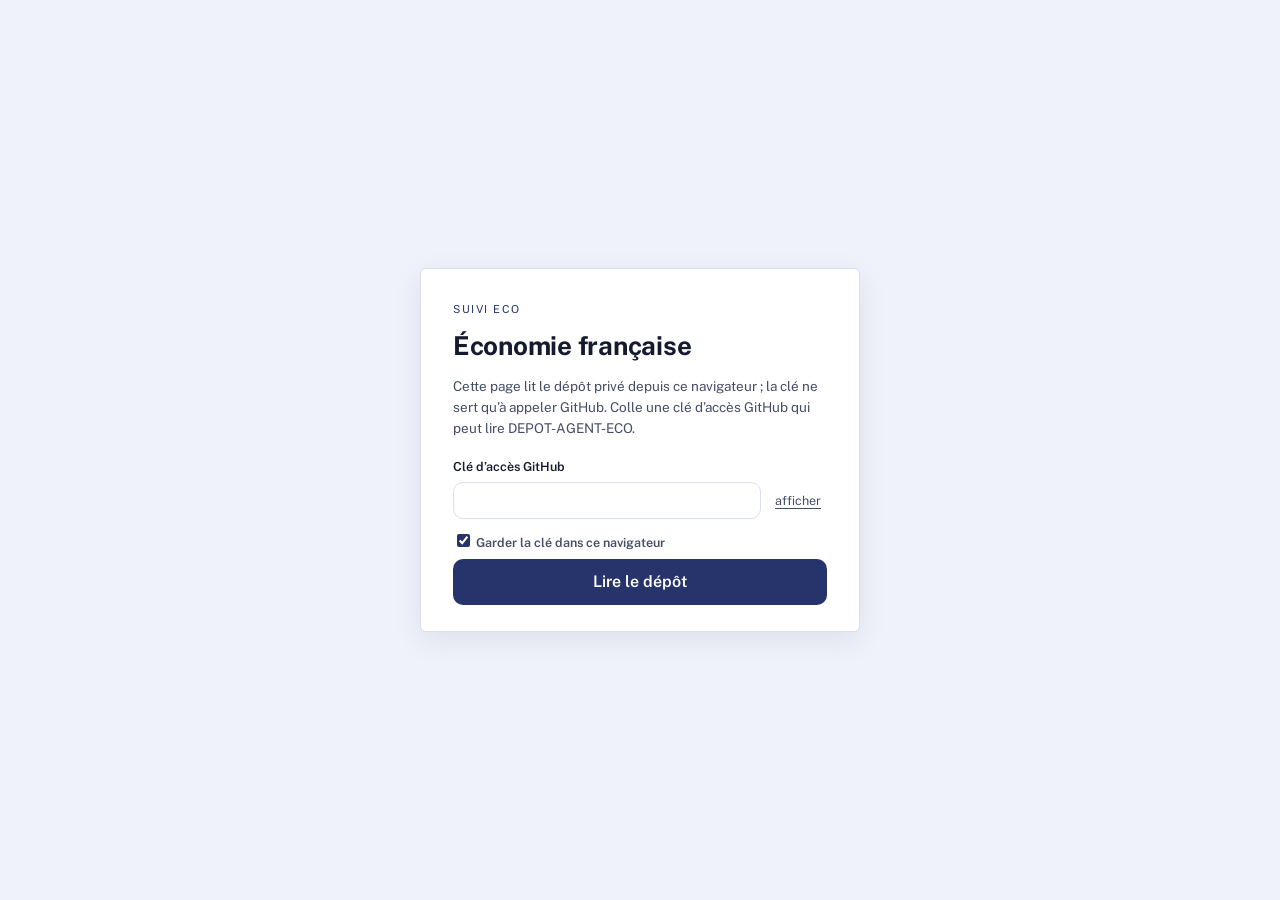
==== branches.html @ b7191226 "Charger le panneau tableau sur la page des branches" ====
<!doctype html>
<html lang="fr">
<head>
<meta charset="utf-8">
<meta name="viewport" content="width=device-width, initial-scale=1">
<meta name="robots" content="noindex">
<title>&Eacute;conomie fran&ccedil;aise &mdash; Production par branche</title>
<link rel="preconnect" href="https://fonts.googleapis.com">
<link rel="preconnect" href="https://fonts.gstatic.com" crossorigin>
<link href="https://fonts.googleapis.com/css2?family=Public+Sans:wght@400;500;600;700&family=IBM+Plex+Mono:wght@400;500&display=swap" rel="stylesheet">
<link rel="stylesheet" href="assets/commun.css?v=20260807w">
</head>
<body>
<noscript>Cette page a besoin de JavaScript pour lire le d&eacute;p&ocirc;t.</noscript>
<script src="assets/commun.js?v=20260807w"></script>
<script src="assets/ui.js?v=20260807w"></script>
<script src="assets/tableau.js?v=20260807w"></script>
<script src="assets/ratios.js?v=20260807w"></script>
<script>
pageRubrique({
  id:'branches',
  titre:'Production par branche',
  sous:'Qui produit quoi en France : la richesse cr\u00e9\u00e9e par chaque secteur d\u2019activit\u00e9, les emplois qu\u2019il fait vivre, ce qu\u2019il vend \u00e0 l\u2019\u00e9tranger. Chaque chiffre est lu tel quel dans les fichiers du socle et garde sa source, sa date et son mill\u00e9sime.',
  fichiers:{
    axes:'ECO/series/M2_BRANCHES_A17.csv',
    comptes:'ECO/series/M2_COMPTES_BRANCHES_A17_VUES_1949-2025.csv',
    emploi:'ECO/series/M2_EMPLOI_BRANCHES_A17_1949-2025.csv',
    capacites:'ECO/series/M2_CAPACITES_A17_1976-2026.csv',
    echanges:'ECO/series/M2_ECHANGES_PRODUITS_A17_1949-2025.csv',
    axes38:'ECO/series/M2_BRANCHES_A38.csv',
    axes88:'ECO/series/M2_BRANCHES_A88.csv',
    axesBns:'ECO/series/M2_BRANCHES_BNS.csv',
    tes:'ECO/series/M2_COMPTES_BRANCHES_A17_1949-2024.csv',
    comptes38:'ECO/series/M2_COMPTES_BRANCHES_A38_1949-2025.csv',
    comptes88:'ECO/series/M2_COMPTES_BRANCHES_A88_1999-2024.csv',
    emploi38:'ECO/series/M2_EMPLOI_BRANCHES_A38_1949-2025.csv',
    echanges38:'ECO/series/M2_ECHANGES_PRODUITS_A38_1949-2025.csv'
  },
  axes:{comptes:'axes',emploi:'axes',capacites:'axes',echanges:'axes',
        tes:'axes',comptes38:'axes38',emploi38:'axes38',echanges38:'axes38',comptes88:'axes88'},
  panneaux:[
    {type:'cartes',prefs:[
      {fichier:'comptes',motif:'valeur_ajout',et:'Richesse cr\u00e9\u00e9e'},
      {fichier:'comptes',motif:'production',et:'Production'},
      {fichier:'emploi',motif:'emploi_total',et:'Personnes en emploi'},
      {fichier:'capacites',motif:'taux_utilisation',et:'Usines : taux d\u2019utilisation'}
    ]},
    {type:'tableau',fichier:'axes',page:20,
     titre:'Nomenclature : les 17 branches et leur contenu',
     quoi:'Ce que recouvre chaque branche, avec les sections de la nomenclature d\u2019activit\u00e9s fran\u00e7aise qu\u2019elle regroupe. Cherche un mot pour retrouver une activit\u00e9.'},
    {type:'tableau',fichier:'axes38',page:40,
     joindre:[{colonne:'poste_a17',table:'axes',titre:'branche_a17'}],
     titre:'Nomenclature : les 38 postes et leur branche de rattachement',
     quoi:'Chaque poste interm\u00e9diaire avec la branche en 17 postes \u00e0 laquelle il appartient. Clique une colonne pour regrouper visuellement, ou cherche un mot.'},
    {type:'tableau',fichier:'axes88',page:40,
     joindre:[{colonne:'poste_a38',table:'axes38',titre:'poste_a38_libelle'}],
     titre:'Nomenclature : les 88 postes et leur poste de rattachement',
     quoi:'Le niveau le plus fin, avec le poste en 38 dont il rel\u00e8ve. En remontant la cha\u00eene, on retrouve la branche en 17.'},
    {type:'texte',titre:'D\u00e9finitions : production, valeur ajout\u00e9e, marge',
     chapeau:'Cinq mots reviennent partout sur cette page. Ils ont un sens pr\u00e9cis en comptabilit\u00e9 nationale, souvent diff\u00e9rent du sens courant.',
     definitions:[
       ['Branche, ou secteur','Un regroupement d\u2019activit\u00e9s qui produisent la m\u00eame chose : l\u2019agriculture, la construction, les transports. Une entreprise peut relever de plusieurs branches si elle exerce plusieurs m\u00e9tiers. Le d\u00e9coupage existe en 17, 38 ou 88 postes selon la finesse voulue.'],
       ['Production','La valeur totale de ce qui a \u00e9t\u00e9 fabriqu\u00e9 ou fourni dans l\u2019ann\u00e9e, avant d\u00e9duction de quoi que ce soit. Elle compte donc plusieurs fois la m\u00eame mati\u00e8re quand elle traverse plusieurs secteurs : le bl\u00e9, puis la farine, puis le pain.'],
       ['Consommations interm\u00e9diaires','Ce que le secteur a d\u00fb acheter \u00e0 d\u2019autres pour produire : mati\u00e8res, \u00e9nergie, services. Sur l\u2019ensemble de l\u2019\u00e9conomie fran\u00e7aise, elles repr\u00e9sentent 51 % de la production \u2014 plus de la moiti\u00e9 du prix final est de l\u2019achat \u00e0 d\u2019autres.'],
       ['Valeur ajout\u00e9e','La production moins ces achats : la richesse r\u00e9ellement cr\u00e9\u00e9e par le secteur. C\u2019est elle qu\u2019on additionne pour obtenir le produit int\u00e9rieur brut, et elle seule \u2014 additionner les productions compterait plusieurs fois la m\u00eame chose.'],
       ['Exc\u00e9dent brut d\u2019exploitation','Ce qui reste de la valeur ajout\u00e9e une fois pay\u00e9s les salaires, les cotisations et les IMP\u00d4TS SUR LA PRODUCTION \u2014 ceux qu\u2019on doit qu\u2019on gagne de l\u2019argent ou non : taxe fonci\u00e8re, cotisation fonci\u00e8re, versement mobilit\u00e9. Il reste en revanche \u00e0 en tirer l\u2019imp\u00f4t sur les b\u00e9n\u00e9fices, les int\u00e9r\u00eats, les dividendes et le remplacement des machines : le mot \u00ab brut \u00bb dit justement que l\u2019amortissement n\u2019est pas d\u00e9duit. Pour les ind\u00e9pendants, il se m\u00eale au revenu de leur travail : la comptabilit\u00e9 nationale ne sait pas les s\u00e9parer et parle alors de revenu mixte.'],
       ['Valeur ajout\u00e9e et produit int\u00e9rieur brut','Ils ne sont pas \u00e9gaux, et l\u2019\u00e9cart n\u2019est pas une erreur. La somme des valeurs ajout\u00e9es de toutes les branches valait 2 624,9 milliards d\u2019euros en 2024, le PIB 2 935,2 : il manque 310,3 milliards, soit les IMP\u00d4TS SUR LES PRODUITS nets des subventions \u2014 328,8 milliards de TVA, taxes sur les carburants, droits de douane et accises, moins 18,4 milliards de subventions. Le PIB les compte parce qu\u2019il mesure ce que les acheteurs paient ; la valeur ajout\u00e9e ne les compte pas parce qu\u2019elle mesure ce que les producteurs re\u00e7oivent. Ces imp\u00f4ts p\u00e8sent 10,6 % du PIB, et le contr\u00f4le ferme \u00e0 l\u2019euro.'],
       ['Les trois vues','En VALEUR, aux prix de l\u2019ann\u00e9e. En VOLUME, en retirant l\u2019effet des prix pour ne garder que les quantit\u00e9s. En PRIX, l\u2019\u00e9volution des prix seule. Les volumes ne s\u2019additionnent pas entre secteurs : la somme des branches ne fait pas le total, et l\u2019\u00e9cart atteint 58 milliards d\u2019euros.']
     ]},
    {type:'ratio',titre:'Taux de marge, ensemble des branches, 1949-2024',
     quoi:'Exc\u00e9dent brut d\u2019exploitation rapport\u00e9 \u00e0 la valeur ajout\u00e9e. Il se mesure APR\u00c8S les salaires, les cotisations et les imp\u00f4ts sur la production \u2014 taxe fonci\u00e8re, cotisation fonci\u00e8re des entreprises, versement mobilit\u00e9, 129,9 milliards d\u2019euros en 2024 \u2014 mais AVANT l\u2019imp\u00f4t sur les b\u00e9n\u00e9fices, les int\u00e9r\u00eats d\u2019emprunt, les dividendes et l\u2019amortissement des machines. C\u2019est donc ce qui reste pour payer tout cela et investir.',
     num:{fichier:'tes',grandeur:'excedent_brut'},den:{fichier:'tes',grandeur:'valeur_ajoutee'},
     libelle:'Taux de marge, ensemble des branches'},
    {type:'classement',fichier:'comptes',prefMotif:'valeur_ajout',
     titre:'Classement des branches, 17 postes',
     quoi:'Les 17 branches class\u00e9es pour la grandeur et l\u2019ann\u00e9e choisies. La part rapporte chaque branche \u00e0 la somme des branches affich\u00e9es.'},
    {type:'explorer',fichier:'comptes',prefMotif:'valeur_ajout',
     titre:'Comptes de branche, 1949-2025',
     quoi:'Production, consommations interm\u00e9diaires et valeur ajout\u00e9e, branche par branche, en valeur, en volume ou en prix.'},
    {type:'explorer',fichier:'emploi',prefMotif:'emploi_total',
     titre:'Emploi par branche, 1949-2025',
     quoi:'Effectifs totaux et salari\u00e9s, en personnes et en \u00e9quivalents temps plein, dur\u00e9e annuelle du travail, heures travaill\u00e9es.'},
    {type:'explorer',fichier:'capacites',prefMotif:'taux_utilisation',
     titre:'Taux d\u2019utilisation des capacit\u00e9s industrielles, 1976-2026',
     quoi:'Part des capacit\u00e9s effectivement utilis\u00e9es, d\u00e9clar\u00e9e chaque trimestre par les entreprises industrielles. Moyenne de longue p\u00e9riode : 82,6 %. Champ manufacturier seulement.'},
    {type:'explorer',fichier:'echanges',prefMotif:'export',
     titre:'\u00c9changes ext\u00e9rieurs par produit, 1949-2025',
     quoi:'Exportations et importations par produit. Le classement est par produit \u00e9chang\u00e9, non par branche productrice : les deux grilles ne se superposent pas.'},
    {type:'classement',fichier:'comptes38',prefMotif:'valeur_ajout',
     titre:'Classement des branches, 38 postes',
     quoi:'La d\u00e9coupe interm\u00e9diaire : 37 postes. L\u2019industrie manufacturi\u00e8re s\u2019y s\u00e9pare en dix branches.'},
    {type:'explorer',fichier:'comptes38',prefMotif:'valeur_ajout',
     titre:'Comptes de branche, 38 postes, 1949-2025',
     quoi:'Les m\u00eames grandeurs qu\u2019en 17 postes, dans la d\u00e9coupe interm\u00e9diaire.'},
    {type:'explorer',fichier:'comptes88',prefMotif:'valeur_ajout',
     titre:'Comptes de branche, 88 postes, 1999-2024',
     quoi:'86 postes, le plus grand d\u00e9tail publi\u00e9 par les comptes nationaux. La s\u00e9rie ne couvre que 1999-2024.'},
    {type:'explorer',fichier:'emploi38',prefMotif:'emploi_total',
     titre:'Emploi par branche, 38 postes, 1949-2025',quoi:'Les m\u00eames mesures d\u2019emploi, dans la d\u00e9coupe interm\u00e9diaire.'},
    {type:'explorer',fichier:'echanges38',prefMotif:'export',
     titre:'\u00c9changes ext\u00e9rieurs, 38 produits, 1949-2025',quoi:'Exportations et importations dans la d\u00e9coupe interm\u00e9diaire des produits.'},
    {type:'explorer',fichier:'tes',prefMotif:'',
     titre:'Partage de la valeur ajout\u00e9e, 1949-2024',
     quoi:'Branche par branche : r\u00e9mun\u00e9rations, imp\u00f4ts sur la production, subventions re\u00e7ues et exc\u00e9dent brut d\u2019exploitation. Ces quatre postes font exactement la valeur ajout\u00e9e.'}
  ],
  reserves:[
    'La page lit la d\u00e9coupe en 17 branches ; les fichiers en 38 et 88 branches sont au d\u00e9p\u00f4t et viendront dans une vue d\u00e9taill\u00e9e.',
    'Le taux d\u2019utilisation des capacit\u00e9s ne couvre que l\u2019industrie manufacturi\u00e8re et ses grandes branches, comme le fichier source ; la carte en montre un seul poste, nomm\u00e9 sous le chiffre, car des taux ne s\u2019additionnent pas.',
    'Le niveau en 88 branches s\u2019arr\u00eate en 2024 et ne remonte qu\u2019\u00e0 1999 : c\u2019est la couverture de la source, pas un choix de la page.',
    'Deux fichiers portent le compte des branches : celui des trois vues fait foi en cas de divergence avec celui tir\u00e9 du tableau des entr\u00e9es-sorties, comme l\u2019en-t\u00eate du d\u00e9p\u00f4t le pr\u00e9cise.',
    'Les volumes aux prix cha\u00een\u00e9s ne s\u2019additionnent pas : sur la vue en volume, aucune somme de branches ne ferme, et c\u2019est une propri\u00e9t\u00e9 du cha\u00eenage, pas une anomalie.'
  ]
});
</script>
</body>
</html>
---- assets/commun.css ----
/* Charte commune SUIVI-ECO */
:root{
  --fond:#EFF2FA; --carte:#FFFFFF; --encre:#161A2E; --texte:#454C66; --muet:#858BA3;
  --ligne:#D9DFEE; --ligne2:#E9EDF7;
  --accent:#26346B; --accent2:#5C6CB8;
  --vert:#116B4A; --vertfonce:#0C5238; --rouge:#A8231B;
  --teal:#0F6B72; --violet:#5B3FA8; --ardoise:#5A6076;
  --nuit:#161A2E; --nuittexte:#DDE2EE;
}
*{box-sizing:border-box}
/* Sans cela, une regle display: sur un element masque bat l'attribut hidden
   du navigateur, et l'ecran de cle reste affiche par-dessus la page. */
[hidden]{display:none !important}
html,body{margin:0;padding:0}
body{background:var(--fond);color:var(--encre);font:400 16px/1.55 "Public Sans",system-ui,sans-serif;-webkit-font-smoothing:antialiased}
.mono{font-variant-numeric:tabular-nums}
h1,h2{font-family:"Public Sans",sans-serif;margin:0;letter-spacing:-.015em}
button{font:inherit;color:inherit;background:none;border:none;cursor:pointer}
button:focus-visible,summary:focus-visible,a:focus-visible,input:focus-visible,select:focus-visible{outline:2px solid var(--accent);outline-offset:2px}
@media (prefers-reduced-motion: reduce){*{animation:none !important;transition:none !important}}

.plein{min-height:100vh;display:flex;align-items:center;justify-content:center;padding:24px}
.carteAuth{background:var(--carte);border:1px solid var(--ligne);border-radius:6px;padding:32px 32px 26px;max-width:440px;width:100%;box-shadow:0 8px 30px rgba(16,24,40,.08)}
.carteAuth h1{font-size:26px;margin:4px 0 10px;letter-spacing:-.01em}
.carteAuth .expli{color:var(--texte);font-size:13.5px;margin:0 0 18px}
.carteAuth label{display:block;font-weight:600;font-size:12.5px;margin-bottom:6px}
.rangCle{display:flex;gap:8px;align-items:center}
#cle{flex:1;min-width:0;padding:10px 12px;border:1px solid var(--ligne);border-radius:10px;font:500 13px "Public Sans",sans-serif;background:#fff;color:var(--encre)}
.case{display:flex;gap:8px;align-items:center;color:var(--texte);font-size:13px;margin:12px 0 16px;font-weight:400}
.case input{accent-color:var(--accent)}
.btnPlein{display:block;width:100%;background:var(--accent);color:#fff;border-radius:10px;padding:11px;font-weight:600}
.btnPlein[disabled]{opacity:.6;cursor:default}
.erreur{color:#B42318;font-size:13px;margin:12px 0 0}
.lienbtn{color:var(--texte);font-size:12.5px;text-decoration:underline;text-underline-offset:3px;white-space:nowrap}

.haut{position:sticky;top:0;z-index:30;background:rgba(239,242,250,.9);backdrop-filter:blur(10px);-webkit-backdrop-filter:blur(10px);border-bottom:1px solid var(--ligne)}
.haut-in{max-width:1180px;margin:0 auto;padding:10px 24px;display:flex;align-items:center;gap:18px}
.marque{display:flex;align-items:center;gap:9px;font:700 16px "Public Sans",sans-serif;white-space:nowrap;color:inherit;text-decoration:none}
.marque .pastille{width:10px;height:10px;border-radius:3px;background:linear-gradient(135deg,var(--accent),var(--accent2));display:inline-block}
.onglets{display:flex;gap:2px 4px;flex-wrap:wrap;row-gap:4px}
.haut-in{flex-wrap:wrap}
.onglets::-webkit-scrollbar{display:none}
.onglets a,.onglets span{font-size:14px;font-weight:600;padding:7px 12px;border-radius:999px;white-space:nowrap;text-decoration:none}
.onglets .actif{background:var(--encre);color:#fff;font-weight:600}
.outilsH{margin-left:auto;display:flex;gap:12px;align-items:center}
.btnH{border:1px solid var(--ligne);background:#fff;border-radius:999px;padding:6px 13px;font-size:12.5px;font-weight:600;color:var(--texte)}

.cadre{max-width:1180px;margin:0 auto;padding:26px 24px 64px}
.hero{margin:6px 0 20px}
.eyebrow{font-family:"Public Sans",sans-serif;font-variant-numeric:tabular-nums;font-size:11px;letter-spacing:.14em;color:var(--accent);margin:0 0 8px}
.hero h1{font-size:clamp(32px,4.4vw,48px);font-weight:700;letter-spacing:-.025em;color:var(--accent)}
.hero .sous{color:var(--texte);margin:12px 0 0;font-size:17px;line-height:1.6;max-width:72ch}
.heures{display:inline-flex;align-items:center;gap:9px;font-size:13px;color:var(--texte);margin:16px 0 0;background:var(--carte);border:1px solid var(--ligne);border-radius:999px;padding:6px 15px 6px 12px}
.heures .pt{width:7px;height:7px;border-radius:50%;background:var(--vert);flex:none}
.heures .pt.vieux{background:#C7891B}
.heures b{font-weight:600;color:var(--encre)}

.stats{display:grid;grid-template-columns:repeat(auto-fit,minmax(210px,1fr));gap:14px;margin:18px 0 8px}
.stat{background:var(--carte);border:1px solid var(--ligne);border-top:3px solid var(--accent);border-radius:6px;padding:16px 18px 16px;box-shadow:0 1px 2px rgba(16,24,40,.04);transition:transform .15s,box-shadow .15s;animation:pop .45s ease both}
.stat:hover{transform:translateY(-1px);box-shadow:0 6px 16px rgba(16,24,40,.07)}
.stats .stat:nth-child(2){animation-delay:.04s}.stats .stat:nth-child(3){animation-delay:.08s}
.stats .stat:nth-child(4){animation-delay:.12s}
@keyframes pop{from{opacity:0;transform:translateY(8px)}}
.stat .et{font-size:12.5px;letter-spacing:.07em;text-transform:uppercase;color:var(--accent);font-weight:700;line-height:1.35}
.stat .rang{display:flex;align-items:baseline;gap:8px;flex-wrap:wrap;margin-top:5px}
.stat .va{font:700 26px "Public Sans",sans-serif;letter-spacing:-.01em;font-feature-settings:'tnum'}
.chip{font-size:12px;font-weight:600;padding:2px 8px;border-radius:999px;background:#F2F4F7;color:var(--texte);white-space:nowrap}
.chip.vert{background:rgba(14,159,110,.12);color:var(--vertfonce)}
.up{color:var(--vertfonce)} .down{color:#B42318}
.stat .qd{font-size:12px;color:var(--muet);font-family:"Public Sans",sans-serif;font-variant-numeric:tabular-nums;margin-top:7px;line-height:1.5}

.panneau{background:var(--carte);border:1px solid var(--ligne);border-radius:6px;padding:26px 26px 22px;margin-top:20px;box-shadow:0 1px 2px rgba(16,24,40,.04)}
.pan-tete{display:flex;justify-content:space-between;gap:16px;align-items:flex-start;flex-wrap:wrap;margin-bottom:6px}
.pan-tete h2{font-size:23px;font-weight:700;letter-spacing:-.01em;color:var(--accent);padding-left:14px;border-left:4px solid var(--accent);line-height:1.25}
.pan-tete p{color:var(--texte);font-size:15px;line-height:1.6;margin:8px 0 0;max-width:70ch}
.filtres{display:flex;gap:10px;flex-wrap:wrap;margin:10px 0 2px}
.filtres label{display:flex;flex-direction:column;gap:4px;font-size:10.5px;font-weight:600;color:var(--muet);text-transform:uppercase;letter-spacing:.05em}
.filtres select{font:500 14px "Public Sans",sans-serif;padding:9px 12px;border:1px solid var(--ligne);border-radius:9px;background:#fff;color:var(--encre);min-width:130px;max-width:300px}

.chartbox{position:relative;margin-top:10px}
.chartbox svg{width:100%;height:auto;display:block}
.tip{position:absolute;top:10px;transform:translateX(-50%);background:var(--nuit);color:#F8FAFC;border-radius:10px;padding:8px 12px;font-size:12px;line-height:1.55;pointer-events:none;box-shadow:0 10px 28px rgba(15,23,42,.28);white-space:nowrap;z-index:5}
.tip .t{font:600 11px "Public Sans",sans-serif;letter-spacing:.05em;color:#A5B4CB;margin-bottom:3px;text-transform:uppercase}
.tip .r{display:flex;align-items:center;gap:7px;font-family:"Public Sans",sans-serif;font-variant-numeric:tabular-nums;font-size:11.5px;color:#CBD5E1}
.tip .r b{color:#fff;font-weight:500}
.tip .d{width:7px;height:7px;border-radius:3px;display:inline-block;flex:none}
.note{color:var(--texte);font-size:12.5px;margin:12px 2px 0}
/* Le fond gris encadre la ligne du curseur ; son rembourrage est juste ce
   qu il faut pour que le cadre blanc s y aligne sans flotter. */
.explore{display:flex;align-items:center;gap:10px 16px;flex-wrap:wrap;margin-top:14px;padding:10px 12px;background:#F5F6FA;border:1px solid var(--ligne2);border-radius:6px}
.explore label{font-size:12px;font-weight:600;color:var(--texte);white-space:nowrap}
.explore input[type=range]{flex:1 1 auto;min-width:120px;accent-color:var(--accent);height:22px}
/* Largeur figee : sans cela, « aout 2017 » et « decembre 2020 » n ont pas la
   meme largeur, le curseur se redimensionne sous le doigt et la poignee saute. */
.exp-an{flex:none;width:150px;box-sizing:border-box;font:700 15px "Public Sans",sans-serif;color:#fff;background:var(--accent);border-radius:999px;padding:5px 10px;text-align:center;white-space:nowrap;overflow:hidden;text-overflow:ellipsis;font-variant-numeric:tabular-nums}


.metaC{font-family:"Public Sans",sans-serif;font-variant-numeric:tabular-nums;font-size:11px;color:var(--muet);margin:8px 2px 0}

.cls{margin-top:12px}
.clsRow{display:grid;grid-template-columns:28px minmax(160px,1.3fr) 2fr auto auto;gap:12px;align-items:center;padding:9px 0;border-bottom:1px solid var(--ligne2);font-size:14px}
.clsRow .rg{font-family:"Public Sans",sans-serif;font-variant-numeric:tabular-nums;color:var(--muet);text-align:right;font-size:11px}
.clsRow .lb{font-weight:500;line-height:1.35}
.clsRow .lb .cd{font-family:"Public Sans",sans-serif;font-variant-numeric:tabular-nums;font-size:10.5px;color:var(--muet);margin-left:6px}
.clsRow .barre{height:14px;background:#EDEFF4;border-radius:2px;overflow:hidden}
.clsRow .barre i{display:block;height:100%;background:var(--accent);border-radius:2px}
.clsRow .vl{font-family:"Public Sans",sans-serif;font-variant-numeric:tabular-nums;white-space:nowrap}
.clsRow .pt{font-family:"Public Sans",sans-serif;font-variant-numeric:tabular-nums;color:var(--muet);font-size:11px;white-space:nowrap}
.clsTot{font-family:"Public Sans",sans-serif;font-variant-numeric:tabular-nums;font-size:12px;color:var(--texte);margin:10px 0 0}

details.src{margin-top:10px}
details.src summary{cursor:pointer;color:var(--accent);font-weight:500;font-size:12.5px}
details.src pre{font-family:"IBM Plex Mono",monospace;font-size:12px;line-height:1.6;color:var(--nuittexte);background:var(--nuit);border-radius:12px;padding:14px 16px;overflow-x:auto;white-space:pre-wrap;margin:10px 0 4px}

footer{margin-top:30px}
.reserves{background:var(--carte);border:1px solid var(--ligne);border-radius:6px;padding:18px 20px}
.reserves summary{cursor:pointer;font-weight:600;font-size:13.5px;font-family:"Public Sans",sans-serif}
.reserves ul{color:var(--texte);font-size:15px;margin:12px 0 0;padding-left:20px}
.reserves li{margin-bottom:7px}
.petit{font-size:11.5px;color:var(--muet);margin-top:16px;text-align:center}
@media (max-width: 720px){
  .cadre{padding:18px 14px 48px}
  .haut-in{padding:10px 14px;gap:12px}
  .panneau{padding:14px 14px 12px}
  .stat .va{font-size:18px}
  .clsRow{grid-template-columns:22px minmax(110px,1fr) 1fr auto}
  .clsRow .pt{display:none}
}

/* Bandeau superieur : fond sombre, pour le detacher nettement de la page. */
.haut{background:var(--accent);border-bottom:none;box-shadow:0 1px 0 rgba(0,0,0,.12)}
.haut .marque{color:#fff}
.haut .marque .pastille{background:#fff}
/* Sur le bandeau sombre, les onglets doivent rester franchement lisibles ;
   seules les rubriques non encore ouvertes sont attenuees. */
.onglets a{color:#EDF0F9}
.onglets span{color:#EDF0F9;opacity:.45}
.onglets a:hover{color:#fff;background:rgba(255,255,255,.16)}
.onglets .actif{background:#fff;color:var(--accent)}
.btnH{border:1px solid rgba(255,255,255,.5);background:transparent;color:#fff;font-weight:600}
.btnH:hover{background:rgba(255,255,255,.12)}
.outilsH .lienbtn{color:#E8ECF7}
.outilsH .lienbtn:hover{color:#fff}

/* Choix de la plage : des boutons, plus directs qu un menu deroulant. */
.choix{display:flex;align-items:center;gap:6px;flex-wrap:wrap;margin:14px 0 0}
.choix span{font-size:11.5px;font-weight:600;color:var(--muet);text-transform:uppercase;letter-spacing:.05em;margin-right:4px}
.choix button{border:1px solid #C6CDE0;background:var(--carte);color:var(--encre);
  border-radius:999px;padding:6px 15px;font:600 13.5px "Public Sans",sans-serif}
.choix button:hover{border-color:var(--accent);color:var(--accent);background:#F4F6FC}
.choix button.on{background:var(--accent);border-color:var(--accent);color:#fff}

/* Encarts de definitions : denses, pour ne pas manger la page. */



@media (max-width:760px){}

.choix{margin:16px 0 4px}
.legende{display:flex;flex-wrap:wrap;gap:8px 22px;margin:0;font-size:14px;color:var(--texte)}
.legende span{display:inline-flex;align-items:center;gap:8px}
.legende i{width:14px;height:3px;border-radius:2px;display:inline-block}
.legende b{font-weight:700;color:var(--encre);font-variant-numeric:tabular-nums}
.legende small{color:var(--muet);font-size:12.5px}


.choix button i{width:11px;height:3px;border-radius:2px;display:inline-block;margin-right:7px;vertical-align:middle}



/* Un bouton de courbe actif ne doit pas avaler sa propre couleur : fond clair,
   bordure et pastille de la teinte de la serie. */
.choix button.courbe{border:2px solid var(--ligne);background:var(--carte);color:var(--texte)}
.choix button.courbe.on{background:#fff;border-color:var(--c);color:var(--encre)}
.choix button.courbe.on i{background:var(--c) !important}
.choix button.courbe:not(.on){background:#EDEFF6;color:var(--texte);border-color:#C6CDE0}
.choix button.courbe:not(.on) i{opacity:.45}

/* Encart de definitions. UNE SEULE ABSCISSE pour tout le contenu : le titre, le
   chapeau, le texte des definitions et les paragraphes commencent au meme
   endroit. Le filet vertical des definitions deborde vers la gauche plutot que
   de decaler leur texte, sinon rien ne s aligne. */
details.explic{padding:0;background:#F8F9FC;border-radius:6px}
/* Referme, l encart n a que son titre : il lui faut sa marge basse. Ouvert,
   c est le contenu qui la fournit. */
details.explic summary{cursor:pointer;list-style:none;padding:18px 30px;
  font:700 17px "Public Sans",sans-serif;color:var(--accent)}
details.explic summary::-webkit-details-marker{display:none}
details.explic summary::before{content:"+";display:inline-block;width:20px;font-weight:700}
details.explic[open] summary::before{content:"\2212"}
details.explic[open] summary{padding-bottom:2px}
.explic .chapeau{margin:14px 30px 0;padding-left:20px;max-width:76ch;
  font-size:15.5px;color:var(--texte);line-height:1.6}
.explic .defs{display:grid;grid-template-columns:repeat(auto-fit,minmax(310px,1fr));
  gap:22px 46px;margin:20px 30px 0;padding-left:20px;align-items:start}
.explic .def{position:relative;padding-left:15px}
.explic .def::before{content:"";position:absolute;left:0;top:3px;bottom:3px;width:2px;background:var(--ligne)}
.explic .def h3{margin:0 0 5px;font:700 15px "Public Sans",sans-serif;color:var(--accent);line-height:1.35}
.explic .def p{margin:0;color:var(--texte);font-size:14.5px;line-height:1.6}
.explic .paras{margin:22px 30px 26px;padding-left:20px;max-width:78ch}
.explic .paras p{margin:0 0 12px;color:var(--texte);font-size:14.5px;line-height:1.65}
.explic .paras p:last-child{margin-bottom:0}

.chip.rouge{background:rgba(168,35,27,.10);color:var(--rouge)}
.chip.vert{background:rgba(17,107,74,.12);color:var(--vertfonce)}

.valSel .p{display:block;font-size:12.5px;font-weight:600;color:var(--muet);letter-spacing:.02em;line-height:1.3}
.valSel .v{display:block;font:700 24px "Public Sans",sans-serif;color:var(--accent);font-variant-numeric:tabular-nums;line-height:1.2;white-space:nowrap;margin:1px 0}

@media (max-width:640px){}
/* Chiffre de la periode choisie : un cadre a gauche de la ligne du curseur. */
/* Le cadre epouse son contenu et ne le coupe jamais : sans nowrap, un chiffre
   long deborde et se fait rogner par le cadre. */
/* LARGEUR FIXE, et c est le point : sur la meme ligne que le curseur, un cadre
   qui change de largeur selon son contenu deplace la barre sous le doigt. */
.valSel{width:214px;box-sizing:border-box;background:var(--carte);border:1px solid var(--ligne);border-radius:5px;padding:8px 14px 9px;text-align:center;flex:0 0 auto;white-space:normal}
.valSel .p{display:block;font-size:12.5px;font-weight:600;color:var(--muet);letter-spacing:.02em}
.valSel .v{display:block;font:700 24px "Public Sans",sans-serif;color:var(--accent);
  font-variant-numeric:tabular-nums;line-height:1.25}
.curseur{display:flex;align-items:center;gap:12px;flex:1 1 300px;min-width:240px}
.curseur label{font-size:12.5px;font-weight:600;color:var(--texte);white-space:nowrap}
.valSel .l{display:block;font-size:12px;color:var(--texte);margin-top:2px;line-height:1.3}
.valSel.multi{width:272px;text-align:left;padding:8px 16px 9px}
.valSel.multi .lignes{display:block;margin-top:5px}
.valSel.multi .l1{display:block;font-size:13px;color:var(--texte);line-height:1.6;white-space:nowrap;overflow:hidden;text-overflow:ellipsis}
.valSel.multi .l1 i{width:12px;height:3px;border-radius:2px;display:inline-block;margin-right:7px;vertical-align:middle}
.valSel.multi .l1 b{color:var(--encre);font-weight:700;font-variant-numeric:tabular-nums}
.valSel.multi .l1 small{color:var(--muet);font-size:11.5px;font-weight:500}
.haut .onglets a{color:#E8ECF7;font-weight:600}
.haut .onglets a:hover{color:#fff;background:rgba(255,255,255,.16)}
.haut .onglets .actif{background:#fff;color:var(--accent)}
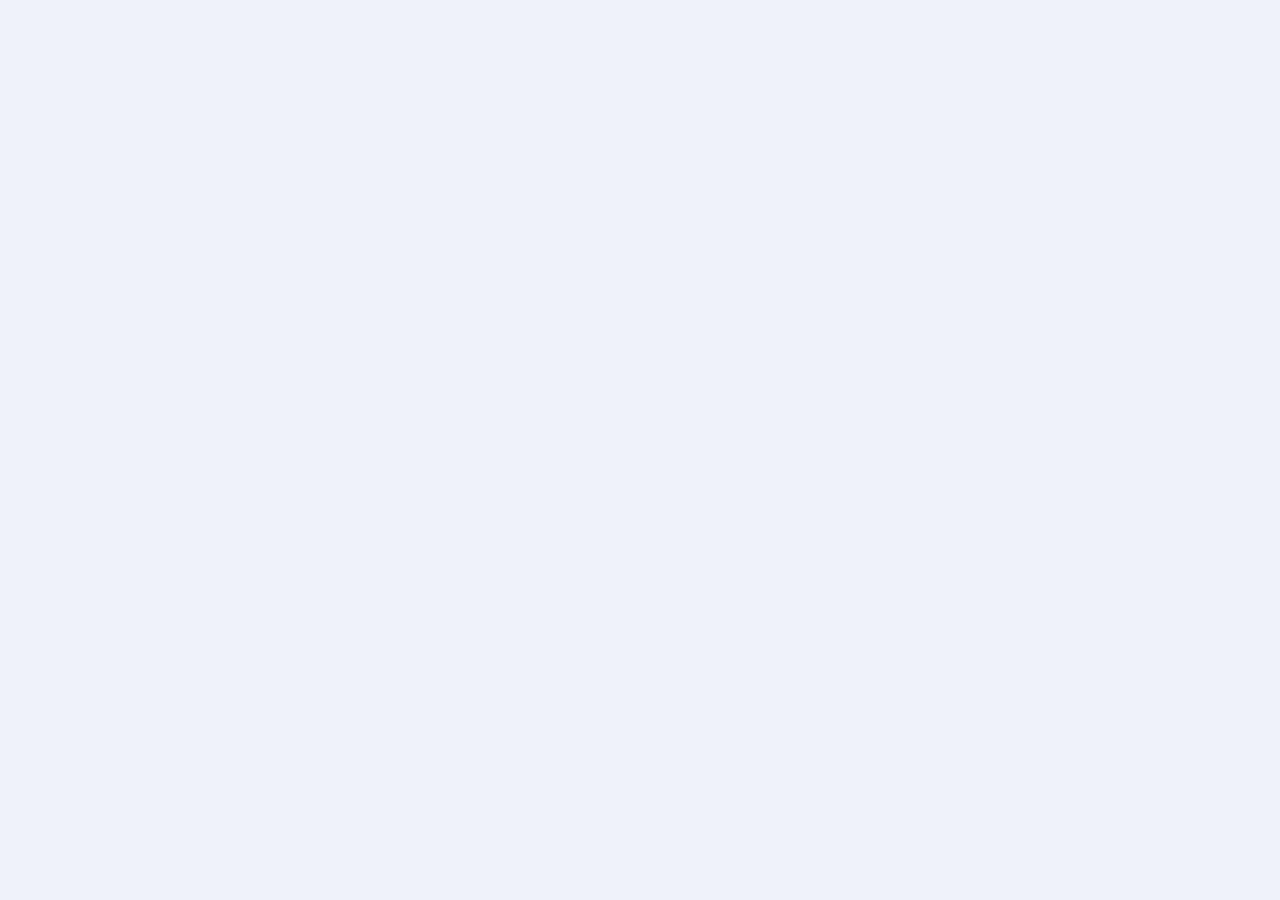
==== commit 6d977a10: "Correspondances : toutes les lignes, et filiation detaillee" ====
--- a/branches.html
+++ b/branches.html
@@ -8,14 +8,14 @@
 <link rel="preconnect" href="https://fonts.googleapis.com">
 <link rel="preconnect" href="https://fonts.gstatic.com" crossorigin>
 <link href="https://fonts.googleapis.com/css2?family=Public+Sans:wght@400;500;600;700&family=IBM+Plex+Mono:wght@400;500&display=swap" rel="stylesheet">
-<link rel="stylesheet" href="assets/commun.css?v=20260807w">
+<link rel="stylesheet" href="assets/commun.css?v=20260808a">
 </head>
 <body>
 <noscript>Cette page a besoin de JavaScript pour lire le d&eacute;p&ocirc;t.</noscript>
-<script src="assets/commun.js?v=20260807w"></script>
-<script src="assets/ui.js?v=20260807w"></script>
-<script src="assets/tableau.js?v=20260807w"></script>
-<script src="assets/ratios.js?v=20260807w"></script>
+<script src="assets/commun.js?v=20260808a"></script>
+<script src="assets/ui.js?v=20260808a"></script>
+<script src="assets/tableau.js?v=20260808a"></script>
+<script src="assets/ratios.js?v=20260808a"></script>
 <script>
 pageRubrique({
   id:'branches',
@@ -30,6 +30,7 @@
     axes38:'ECO/series/M2_BRANCHES_A38.csv',
     axes88:'ECO/series/M2_BRANCHES_A88.csv',
     axesBns:'ECO/series/M2_BRANCHES_BNS.csv',
+    naf:'ECO/series/M2_NAF_COMPLETE.csv',
     tes:'ECO/series/M2_COMPTES_BRANCHES_A17_1949-2024.csv',
     comptes38:'ECO/series/M2_COMPTES_BRANCHES_A38_1949-2025.csv',
     comptes88:'ECO/series/M2_COMPTES_BRANCHES_A88_1999-2024.csv',
@@ -45,17 +46,28 @@
       {fichier:'emploi',motif:'emploi_total',et:'Personnes en emploi'},
       {fichier:'capacites',motif:'taux_utilisation',et:'Usines : taux d\u2019utilisation'}
     ]},
-    {type:'tableau',fichier:'axes',page:20,
-     titre:'Nomenclature : les 17 branches et leur contenu',
-     quoi:'Ce que recouvre chaque branche, avec les sections de la nomenclature d\u2019activit\u00e9s fran\u00e7aise qu\u2019elle regroupe. Cherche un mot pour retrouver une activit\u00e9.'},
-    {type:'tableau',fichier:'axes38',page:40,
-     joindre:[{colonne:'poste_a17',table:'axes',titre:'branche_a17'}],
-     titre:'Nomenclature : les 38 postes et leur branche de rattachement',
-     quoi:'Chaque poste interm\u00e9diaire avec la branche en 17 postes \u00e0 laquelle il appartient. Clique une colonne pour regrouper visuellement, ou cherche un mot.'},
-    {type:'tableau',fichier:'axes88',page:40,
-     joindre:[{colonne:'poste_a38',table:'axes38',titre:'poste_a38_libelle'}],
-     titre:'Nomenclature : les 88 postes et leur poste de rattachement',
-     quoi:'Le niveau le plus fin, avec le poste en 38 dont il rel\u00e8ve. En remontant la cha\u00eene, on retrouve la branche en 17.'},
+    {type:'tableau',fichier:'axes88',page:100,
+     joindre:[{colonne:'poste_a38',table:'axes38',titre:'poste38'},
+              {colonne:'poste_a38',table:'axes38',champ:'poste_a17',titre:'code17'},
+              {colonne:'code17',table:'axes',titre:'branche17'}],
+     colonnes:['code','libelle','poste38','branche17'],
+     entetes:{code:'Code',libelle:'Activit\u00e9 (88 postes)',poste38:'Poste (38)',branche17:'Branche (17)'},
+     titre:'Correspondance des nomenclatures : 88, 38 et 17 postes',
+     quoi:'Une ligne par activit\u00e9 \u00e9l\u00e9mentaire, avec le poste interm\u00e9diaire et la branche auxquels elle appartient. Cherche un mot pour savoir o\u00f9 classer une activit\u00e9, ou trie par branche pour voir tout ce qu\u2019elle contient.'},
+    {type:'tableau',fichier:'naf',page:60,
+     filtre:{colonne:'niveau',valeur:'SOUS_CLASSE'},
+     joindre:[{colonne:'parent',table:'naf',champ:'parent',titre:'c_groupe'},
+              {colonne:'c_groupe',table:'naf',titre:'l_groupe'},
+              {colonne:'c_groupe',table:'naf',champ:'parent',titre:'c_division'},
+              {colonne:'c_division',table:'naf',titre:'l_division'},
+              {colonne:'c_division',table:'naf',champ:'parent',titre:'c_section'},
+              {colonne:'c_section',table:'naf',titre:'l_section'}],
+     colonnes:['code','libelle','l_groupe','l_division','l_section'],
+     entetes:{code:'Code',libelle:'Activit\u00e9 (sous-classe)',l_groupe:'Groupe',l_division:'Division (= poste 88)',l_section:'Section'},
+     titre:'Correspondance d\u00e9taill\u00e9e : les 732 sous-classes et leur filiation',
+     quoi:'Chaque activit\u00e9 \u00e9l\u00e9mentaire avec son groupe, sa division et sa section. La division est exactement le poste en 88 du tableau pr\u00e9c\u00e9dent, ce qui relie ce d\u00e9tail aux branches. Cherche « boulangerie », « notaire » ou « ferroviaire » pour retrouver une activit\u00e9 pr\u00e9cise. Les comptes nationaux ne descendent pas sous la division : cette table sert \u00e0 classer et \u00e0 chercher.'},
+     titre:'Nomenclature d\u00e9taill\u00e9e : 1 728 postes, jusqu\u2019aux sous-classes',
+     quoi:'Toute la nomenclature d\u2019activit\u00e9s : 21 sections, 88 divisions, 272 groupes, 615 classes, 732 sous-classes. Cherche une activit\u00e9 pr\u00e9cise \u2014 « boulangerie », « notaire », « ferroviaire » \u2014 et remonte sa filiation. Les divisions correspondent exactement aux 88 postes du tableau pr\u00e9c\u00e9dent, ce qui relie ce d\u00e9tail aux branches. Les comptes nationaux ne publient aucun chiffre en dessous des divisions : cette table sert \u00e0 classer et \u00e0 chercher.'},
     {type:'texte',titre:'D\u00e9finitions : production, valeur ajout\u00e9e, marge',
      chapeau:'Cinq mots reviennent partout sur cette page. Ils ont un sens pr\u00e9cis en comptabilit\u00e9 nationale, souvent diff\u00e9rent du sens courant.',
      definitions:[
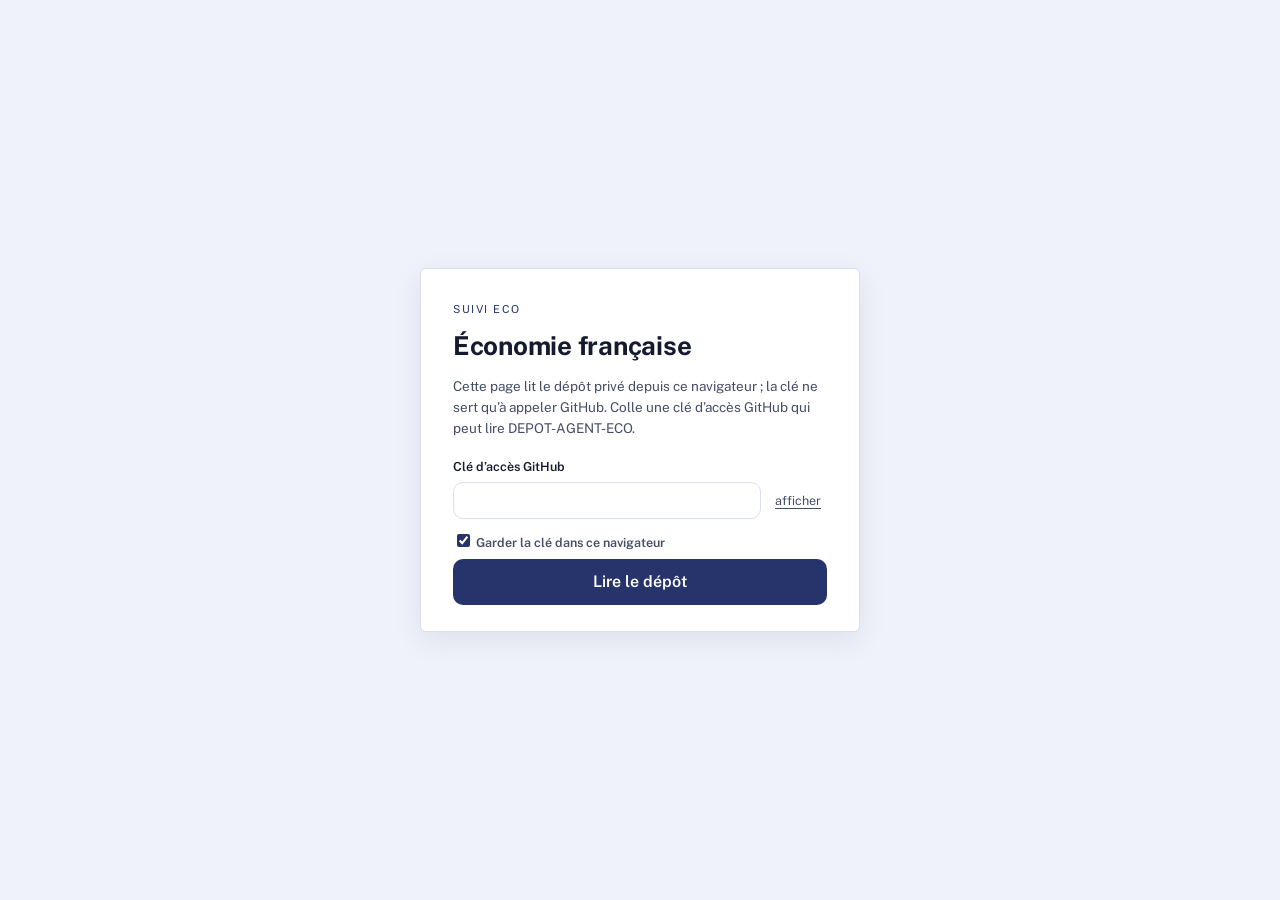
==== commit 621b773d: "Reparer la configuration cassee par un remplacement mal borne" ====
--- a/branches.html
+++ b/branches.html
@@ -8,14 +8,14 @@
 <link rel="preconnect" href="https://fonts.googleapis.com">
 <link rel="preconnect" href="https://fonts.gstatic.com" crossorigin>
 <link href="https://fonts.googleapis.com/css2?family=Public+Sans:wght@400;500;600;700&family=IBM+Plex+Mono:wght@400;500&display=swap" rel="stylesheet">
-<link rel="stylesheet" href="assets/commun.css?v=20260808a">
+<link rel="stylesheet" href="assets/commun.css?v=20260808b">
 </head>
 <body>
 <noscript>Cette page a besoin de JavaScript pour lire le d&eacute;p&ocirc;t.</noscript>
-<script src="assets/commun.js?v=20260808a"></script>
-<script src="assets/ui.js?v=20260808a"></script>
-<script src="assets/tableau.js?v=20260808a"></script>
-<script src="assets/ratios.js?v=20260808a"></script>
+<script src="assets/commun.js?v=20260808b"></script>
+<script src="assets/ui.js?v=20260808b"></script>
+<script src="assets/tableau.js?v=20260808b"></script>
+<script src="assets/ratios.js?v=20260808b"></script>
 <script>
 pageRubrique({
   id:'branches',
@@ -66,8 +66,6 @@
      entetes:{code:'Code',libelle:'Activit\u00e9 (sous-classe)',l_groupe:'Groupe',l_division:'Division (= poste 88)',l_section:'Section'},
      titre:'Correspondance d\u00e9taill\u00e9e : les 732 sous-classes et leur filiation',
      quoi:'Chaque activit\u00e9 \u00e9l\u00e9mentaire avec son groupe, sa division et sa section. La division est exactement le poste en 88 du tableau pr\u00e9c\u00e9dent, ce qui relie ce d\u00e9tail aux branches. Cherche « boulangerie », « notaire » ou « ferroviaire » pour retrouver une activit\u00e9 pr\u00e9cise. Les comptes nationaux ne descendent pas sous la division : cette table sert \u00e0 classer et \u00e0 chercher.'},
-     titre:'Nomenclature d\u00e9taill\u00e9e : 1 728 postes, jusqu\u2019aux sous-classes',
-     quoi:'Toute la nomenclature d\u2019activit\u00e9s : 21 sections, 88 divisions, 272 groupes, 615 classes, 732 sous-classes. Cherche une activit\u00e9 pr\u00e9cise \u2014 « boulangerie », « notaire », « ferroviaire » \u2014 et remonte sa filiation. Les divisions correspondent exactement aux 88 postes du tableau pr\u00e9c\u00e9dent, ce qui relie ce d\u00e9tail aux branches. Les comptes nationaux ne publient aucun chiffre en dessous des divisions : cette table sert \u00e0 classer et \u00e0 chercher.'},
     {type:'texte',titre:'D\u00e9finitions : production, valeur ajout\u00e9e, marge',
      chapeau:'Cinq mots reviennent partout sur cette page. Ils ont un sens pr\u00e9cis en comptabilit\u00e9 nationale, souvent diff\u00e9rent du sens courant.',
      definitions:[
